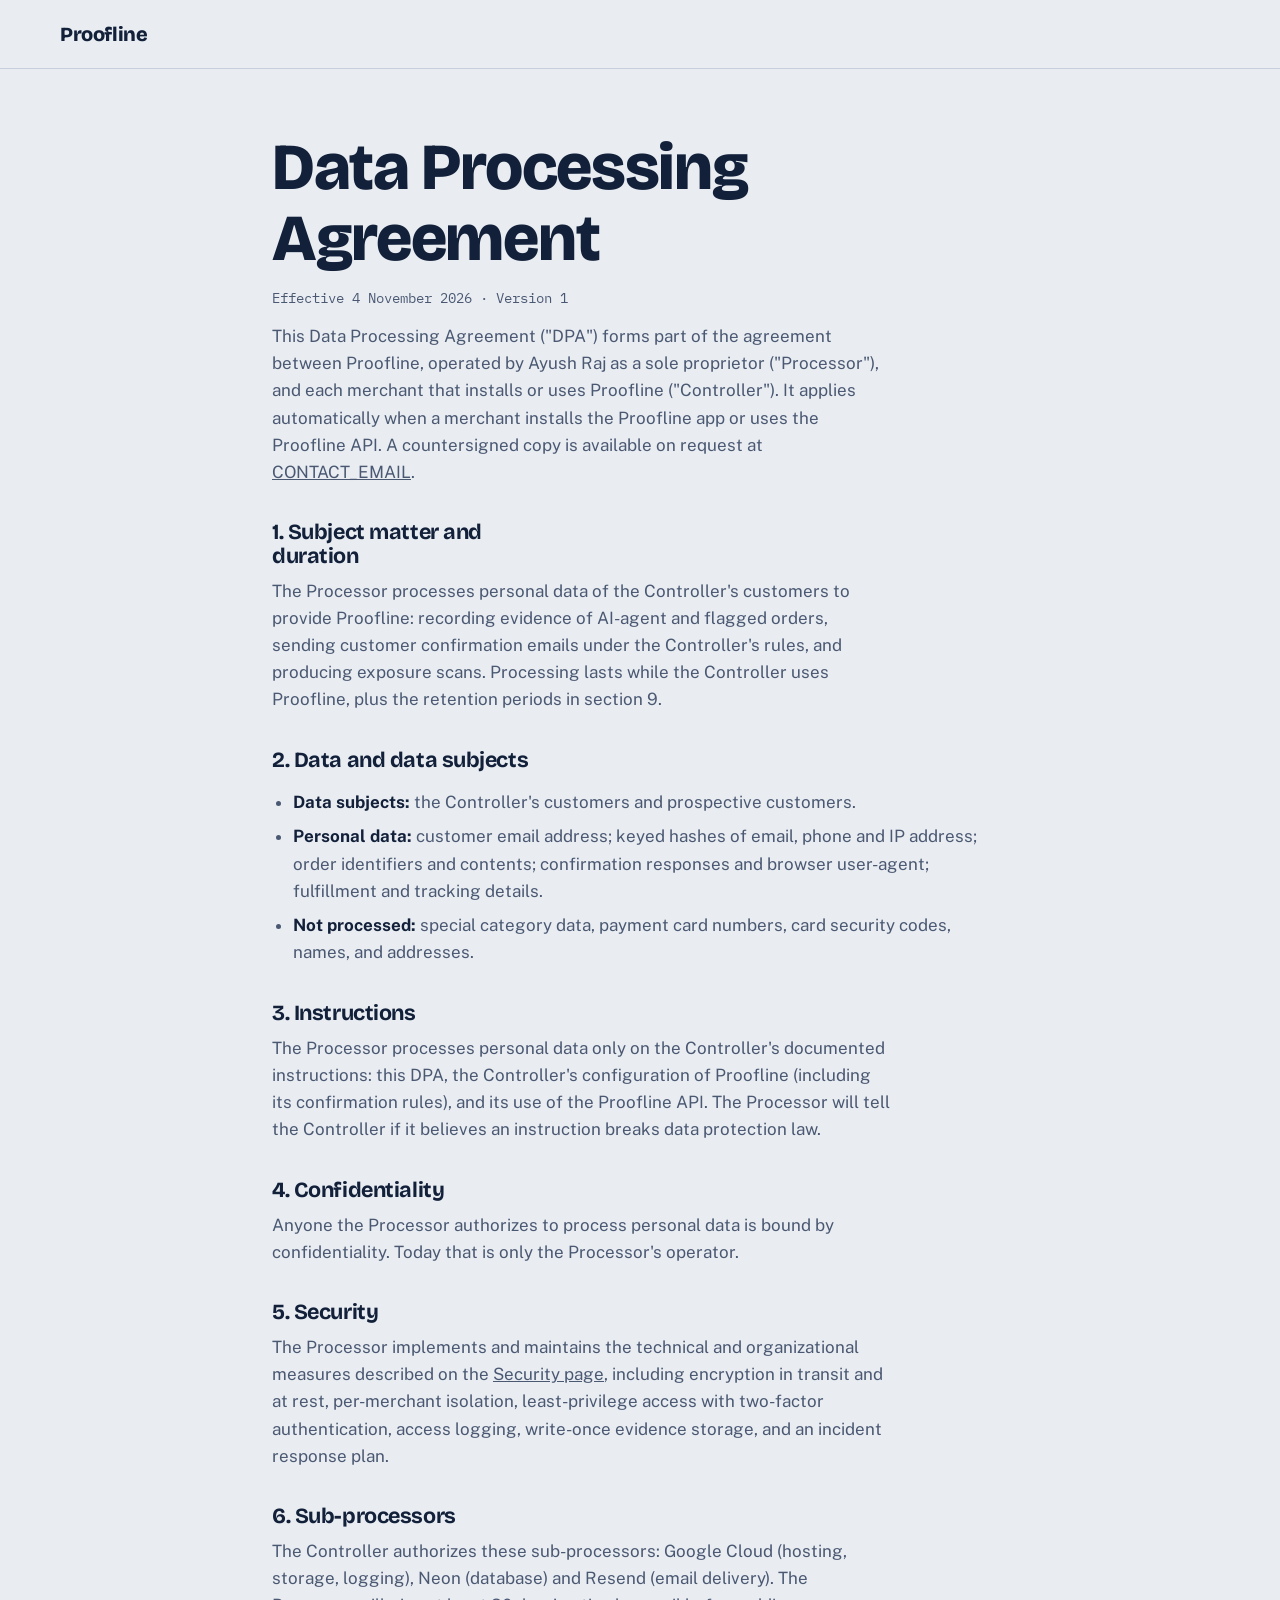
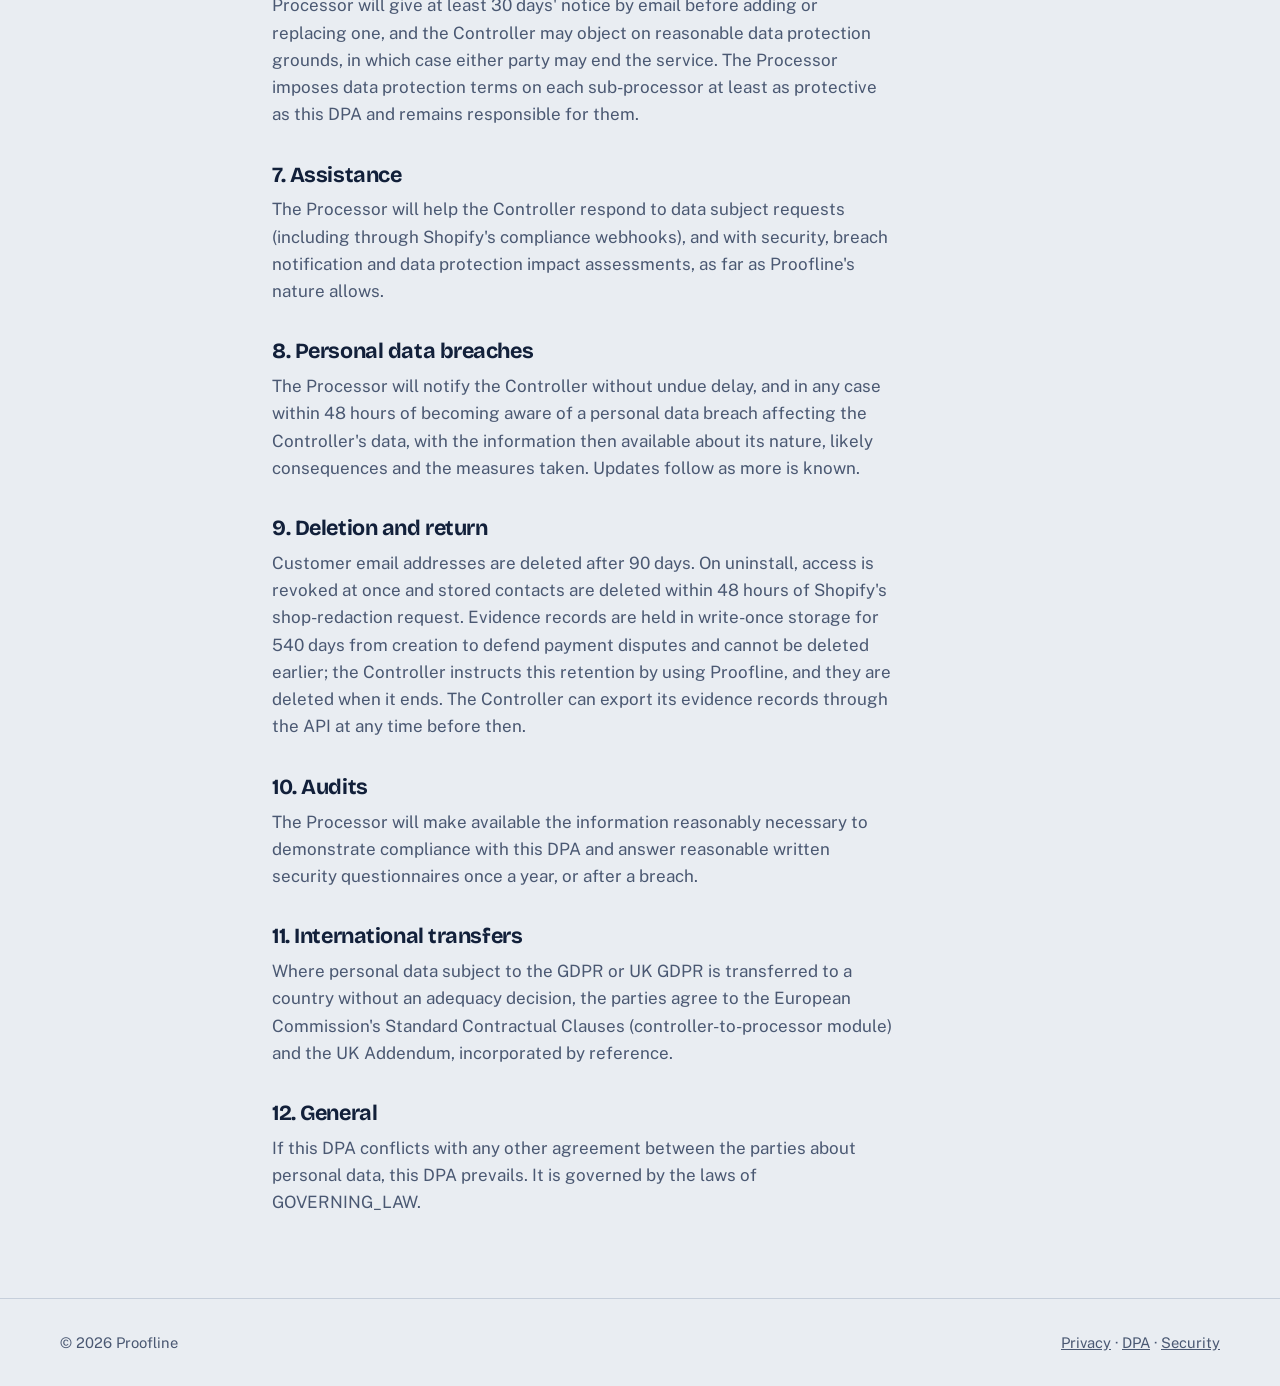
==== dpa.html @ 9d7b11f3 "Add privacy policy, DPA and security pages (placeholders: contact email, governing law)" ====
<!doctype html>
<html lang="en">
<head>
  <meta charset="utf-8">
  <meta name="viewport" content="width=device-width, initial-scale=1">
  <title>Data Processing Agreement — Proofline</title>
  <meta name="description" content="The data processing agreement between Proofline and every merchant that uses it.">
  <link rel="preconnect" href="https://fonts.googleapis.com">
  <link rel="preconnect" href="https://fonts.gstatic.com" crossorigin>
  <link href="https://fonts.googleapis.com/css2?family=Bricolage+Grotesque:opsz,wght@12..96,500;12..96,700;12..96,800&family=Public+Sans:wght@400;500;600&family=IBM+Plex+Mono:wght@400;500&display=swap" rel="stylesheet">
  <link rel="stylesheet" href="styles.css">
</head>
<body>
  <header class="site-header">
    <div class="wrap header-inner">
      <a class="brand" href="./" aria-label="Proofline home">Proofline</a>
    </div>
  </header>

  <main class="wrap legal">
    <h1>Data Processing Agreement</h1>
    <p class="legal-meta">Effective 4 November 2026 · Version 1</p>

    <p>This Data Processing Agreement ("DPA") forms part of the agreement between Proofline, operated by Ayush Raj as a sole proprietor ("Processor"), and each merchant that installs or uses Proofline ("Controller"). It applies automatically when a merchant installs the Proofline app or uses the Proofline API. A countersigned copy is available on request at <a href="mailto:CONTACT_EMAIL">CONTACT_EMAIL</a>.</p>

    <h2>1. Subject matter and duration</h2>
    <p>The Processor processes personal data of the Controller's customers to provide Proofline: recording evidence of AI-agent and flagged orders, sending customer confirmation emails under the Controller's rules, and producing exposure scans. Processing lasts while the Controller uses Proofline, plus the retention periods in section 9.</p>

    <h2>2. Data and data subjects</h2>
    <ul>
      <li><strong>Data subjects:</strong> the Controller's customers and prospective customers.</li>
      <li><strong>Personal data:</strong> customer email address; keyed hashes of email, phone and IP address; order identifiers and contents; confirmation responses and browser user-agent; fulfillment and tracking details.</li>
      <li><strong>Not processed:</strong> special category data, payment card numbers, card security codes, names, and addresses.</li>
    </ul>

    <h2>3. Instructions</h2>
    <p>The Processor processes personal data only on the Controller's documented instructions: this DPA, the Controller's configuration of Proofline (including its confirmation rules), and its use of the Proofline API. The Processor will tell the Controller if it believes an instruction breaks data protection law.</p>

    <h2>4. Confidentiality</h2>
    <p>Anyone the Processor authorizes to process personal data is bound by confidentiality. Today that is only the Processor's operator.</p>

    <h2>5. Security</h2>
    <p>The Processor implements and maintains the technical and organizational measures described on the <a href="security.html">Security page</a>, including encryption in transit and at rest, per-merchant isolation, least-privilege access with two-factor authentication, access logging, write-once evidence storage, and an incident response plan.</p>

    <h2>6. Sub-processors</h2>
    <p>The Controller authorizes these sub-processors: Google Cloud (hosting, storage, logging), Neon (database) and Resend (email delivery). The Processor will give at least 30 days' notice by email before adding or replacing one, and the Controller may object on reasonable data protection grounds, in which case either party may end the service. The Processor imposes data protection terms on each sub-processor at least as protective as this DPA and remains responsible for them.</p>

    <h2>7. Assistance</h2>
    <p>The Processor will help the Controller respond to data subject requests (including through Shopify's compliance webhooks), and with security, breach notification and data protection impact assessments, as far as Proofline's nature allows.</p>

    <h2>8. Personal data breaches</h2>
    <p>The Processor will notify the Controller without undue delay, and in any case within 48 hours of becoming aware of a personal data breach affecting the Controller's data, with the information then available about its nature, likely consequences and the measures taken. Updates follow as more is known.</p>

    <h2>9. Deletion and return</h2>
    <p>Customer email addresses are deleted after 90 days. On uninstall, access is revoked at once and stored contacts are deleted within 48 hours of Shopify's shop-redaction request. Evidence records are held in write-once storage for 540 days from creation to defend payment disputes and cannot be deleted earlier; the Controller instructs this retention by using Proofline, and they are deleted when it ends. The Controller can export its evidence records through the API at any time before then.</p>

    <h2>10. Audits</h2>
    <p>The Processor will make available the information reasonably necessary to demonstrate compliance with this DPA and answer reasonable written security questionnaires once a year, or after a breach.</p>

    <h2>11. International transfers</h2>
    <p>Where personal data subject to the GDPR or UK GDPR is transferred to a country without an adequacy decision, the parties agree to the European Commission's Standard Contractual Clauses (controller-to-processor module) and the UK Addendum, incorporated by reference.</p>

    <h2>12. General</h2>
    <p>If this DPA conflicts with any other agreement between the parties about personal data, this DPA prevails. It is governed by the laws of GOVERNING_LAW.</p>
  </main>

  <footer class="site-footer">
    <div class="wrap footer-inner">
      <p>© 2026 Proofline</p>
      <p><a href="privacy.html">Privacy</a> · <a href="dpa.html">DPA</a> · <a href="security.html">Security</a></p>
    </div>
  </footer>
</body>
</html>
---- styles.css ----
/* Proofline — evidence-tag visual language: cool case-file grey, navy ink,
   evidence-tag yellow for action, wax red only for the seal stamp. */
:root {
  --paper: #E9EDF2;
  --sheet: #F7F9FB;
  --ink: #12203A;
  --ink-2: #4A5872;
  --line: #C6CFDB;
  --tag: #F0B429;
  --tag-deep: #C98F0A;
  --seal: #B8332A;
  --won: #1D7A53;
  --display: "Bricolage Grotesque", "Segoe UI", system-ui, sans-serif;
  --body: "Public Sans", "Segoe UI", system-ui, -apple-system, sans-serif;
  --mono: "IBM Plex Mono", ui-monospace, "SFMono-Regular", Menlo, monospace;
  color-scheme: light;
}
@media (prefers-color-scheme: dark) {
  :root {
    --paper: #0E1729;
    --sheet: #16223A;
    --ink: #E6ECF5;
    --ink-2: #A3B0C6;
    --line: #2C3B58;
    --tag: #F3BD3F;
    --tag-deep: #F3BD3F;
    --seal: #E0574C;
    --won: #3FBF86;
    color-scheme: dark;
  }
}

*, *::before, *::after { box-sizing: border-box; }
html { scroll-behavior: smooth; scroll-padding-top: 80px; }
body {
  margin: 0;
  background: var(--paper);
  color: var(--ink);
  font: 400 1.0625rem/1.6 var(--body);
  -webkit-font-smoothing: antialiased;
}
img, svg { max-width: 100%; }
a { color: inherit; }
:focus-visible { outline: 3px solid var(--tag); outline-offset: 3px; border-radius: 4px; }

.wrap { width: min(1160px, 100% - 2.5rem); margin-inline: auto; }
.skip { position: absolute; left: -999px; top: 0; background: var(--tag); color: #12203A; padding: .5rem 1rem; z-index: 99; }
.skip:focus { left: 1rem; top: 1rem; }

h1, h2, h3 { font-family: var(--display); line-height: 1.08; margin: 0 0 .6em; letter-spacing: -0.02em; }
h1 { font-size: clamp(2.4rem, 5.2vw, 4.1rem); font-weight: 800; max-width: 15ch; }
h2 { font-size: clamp(1.8rem, 3.4vw, 2.7rem); font-weight: 700; max-width: 20ch; }
h3 { font-size: 1.25rem; font-weight: 700; letter-spacing: -0.01em; }
p { margin: 0 0 1em; max-width: 62ch; }
.muted { color: var(--ink-2); }
.mono { font-family: var(--mono); font-size: .82rem; word-break: break-all; }

/* Buttons */
.btn {
  display: inline-flex; align-items: center; justify-content: center;
  font: 600 1rem/1 var(--body);
  padding: .95rem 1.35rem;
  border-radius: 10px;
  border: 2px solid var(--ink);
  background: var(--ink);
  color: var(--paper);
  text-decoration: none;
  cursor: pointer;
  transition: transform .15s ease, background .15s ease;
}
.btn:hover { transform: translateY(-1px); }
.btn:active { transform: translateY(1px); }
.btn-ghost { background: transparent; color: var(--ink); }
.btn-small { padding: .65rem 1rem; font-size: .92rem; }

/* Header */
.site-header {
  position: sticky; top: 0; z-index: 20;
  background: color-mix(in srgb, var(--paper) 88%, transparent);
  backdrop-filter: blur(10px);
  border-bottom: 1px solid var(--line);
}
.header-inner { display: flex; align-items: center; gap: 2rem; height: 68px; }
.brand { display: flex; align-items: center; gap: .6rem; font: 800 1.25rem var(--display); text-decoration: none; letter-spacing: -0.02em; }
.brand svg { width: 30px; height: 30px; }
.brand rect { fill: var(--ink); }
.brand path { stroke: var(--tag); stroke-width: 3.2; fill: none; stroke-linecap: round; stroke-linejoin: round; }
.nav { display: flex; gap: 1.6rem; margin-left: auto; }
.nav a { text-decoration: none; color: var(--ink-2); font-weight: 500; font-size: .95rem; }
.nav a:hover { color: var(--ink); }

/* Hero */
.hero { padding: clamp(3rem, 7vw, 6rem) 0 clamp(3rem, 6vw, 5rem); }
.hero-grid { display: grid; grid-template-columns: 1.05fr 1fr; gap: clamp(2rem, 5vw, 4.5rem); align-items: start; }
.lede { font-size: 1.2rem; color: var(--ink-2); }
.hero-actions { display: flex; flex-wrap: wrap; gap: .8rem; margin: 1.8rem 0 2.2rem; }
.facts { list-style: none; padding: 0; margin: 0; display: grid; gap: .7rem; border-left: 3px solid var(--tag); padding-left: 1rem; }
.facts li { color: var(--ink-2); font-size: .98rem; }
.facts strong { color: var(--ink); font-weight: 600; }

/* The evidence tag — the one bold element */
.tag {
  position: relative;
  background: var(--sheet);
  border: 1.5px solid var(--line);
  border-radius: 6px 26px 6px 6px;
  padding: 2.2rem 1.6rem 1.4rem;
  box-shadow: 0 1px 0 var(--line), 0 24px 48px -28px rgba(18, 32, 58, .45);
  clip-path: polygon(0 0, calc(100% - 46px) 0, 100% 46px, 100% 100%, 0 100%);
}
.tag::before { /* tag-yellow top band */
  content: ""; position: absolute; inset: 0 0 auto 0; height: 8px; background: var(--tag);
}
.tag-hole {
  position: absolute; top: 22px; right: 62px; width: 16px; height: 16px; border-radius: 50%;
  border: 3px solid var(--line); background: var(--paper);
}
.tag-head { display: flex; justify-content: space-between; align-items: flex-start; gap: 1rem; margin-bottom: 1rem; }
.tag-kicker { font: 700 1.35rem var(--display); margin: 0; letter-spacing: -0.01em; }
.tag-id { margin: .1rem 0 0; color: var(--ink-2); font-family: var(--mono); font-size: .85rem; }

.stamp {
  font: 800 1.15rem var(--display);
  color: var(--seal);
  border: 3px solid var(--seal);
  border-radius: 8px;
  padding: .3rem .8rem;
  transform: rotate(-9deg) scale(2.2);
  opacity: 0;
  margin-right: 3.2rem;
  transition: transform .35s cubic-bezier(.2, 1.6, .4, 1), opacity .2s ease;
}
.stamp.on { opacity: .92; transform: rotate(-9deg) scale(1); }
.stamp.won { color: var(--won); border-color: var(--won); }

.scenarios { border: 0; padding: 0; margin: 0 0 1.1rem; display: flex; flex-wrap: wrap; gap: .5rem; }
.scenarios legend { font-size: .85rem; color: var(--ink-2); margin-bottom: .45rem; padding: 0; }
.scenarios label { cursor: pointer; }
.scenarios input { position: absolute; opacity: 0; pointer-events: none; }
.scenarios span {
  display: inline-block; padding: .45rem .8rem; border-radius: 999px;
  border: 1.5px solid var(--line); font-size: .88rem; color: var(--ink-2);
  transition: background .15s, border-color .15s, color .15s;
}
.scenarios b { color: var(--ink); font-weight: 600; margin-left: .2rem; }
.scenarios input:checked + span { background: var(--ink); border-color: var(--ink); color: var(--paper); }
.scenarios input:checked + span b { color: var(--tag); }
.scenarios input:focus-visible + span { outline: 3px solid var(--tag); outline-offset: 2px; }
.scenarios.locked label { cursor: not-allowed; opacity: .6; }

.fields { display: grid; grid-template-columns: 1fr 1fr; gap: 0; margin: 0 0 1rem; border-top: 1px dashed var(--line); }
.fields > div { padding: .6rem 0; border-bottom: 1px dashed var(--line); }
.fields > div:nth-child(odd):not(.wide) { padding-right: .8rem; }
.fields .wide { grid-column: 1 / -1; }
.fields dt { font-size: .78rem; color: var(--ink-2); }
.fields dd { margin: .1rem 0 0; font-weight: 500; font-size: .95rem; min-height: 1.5em; }
.fields dd.fresh { animation: ink .6s ease; }
@keyframes ink { from { background: color-mix(in srgb, var(--tag) 35%, transparent); } to { background: transparent; } }

.log { list-style: none; margin: 0 0 1.1rem; padding: 0; min-height: 7.5rem; max-height: 9.5rem; overflow-y: auto; font-size: .88rem; }
.log li { display: grid; grid-template-columns: 4.6rem 1fr; gap: .6rem; padding: .3rem 0; color: var(--ink-2); }
.log time { font-family: var(--mono); font-size: .78rem; color: var(--ink-2); padding-top: .1rem; }
.log li.key { color: var(--ink); font-weight: 600; }
.log li.bad { color: var(--seal); }
.log li.good { color: var(--won); font-weight: 600; }
.log:empty::before { content: "Pick an order, then step through what happens."; color: var(--ink-2); font-style: italic; }

.tag-foot { display: flex; align-items: center; gap: 1rem; }
.progress { flex: 1; height: 6px; border-radius: 3px; background: var(--line); overflow: hidden; }
.progress span { display: block; height: 100%; width: 0; background: var(--tag); transition: width .4s ease; }
.tag-foot .btn { background: var(--tag); border-color: var(--tag); color: #12203A; min-width: 12.5rem; }
.tag-foot .btn:hover { background: var(--tag-deep); border-color: var(--tag-deep); }

/* Watch: explainer video */
.watch { padding: clamp(2.5rem, 6vw, 4.5rem) 0 clamp(3rem, 7vw, 5.5rem); }
.watch-head { max-width: 46rem; margin-bottom: 1.6rem; }
.watch-head .lede { margin: 0; }
.player {
  position: relative; aspect-ratio: 16 / 9; border-radius: 16px; overflow: hidden;
  background: #E9EDF2; border: 1.5px solid var(--line);
  box-shadow: 0 1px 0 var(--line), 0 32px 64px -36px rgba(18, 32, 58, .5);
}
.player-video { display: block; width: 100%; height: 100%; object-fit: cover; }
.player-play {
  position: absolute; left: clamp(.8rem, 2.5vw, 1.6rem); bottom: clamp(.8rem, 2.5vw, 1.6rem);
  display: inline-flex; align-items: center; gap: .7rem;
  font: 600 1rem/1 var(--body); color: #12203A; background: var(--tag);
  border: 0; border-radius: 999px; padding: .85rem 1.3rem .85rem 1rem; cursor: pointer;
  box-shadow: 0 10px 24px -12px rgba(18, 32, 58, .6);
  transition: transform .15s ease, background .15s ease;
}
.player-play:hover { background: var(--tag-deep); transform: translateY(-1px); }
.player-icon {
  width: 0; height: 0; border-style: solid; border-width: .45rem 0 .45rem .75rem;
  border-color: transparent transparent transparent #12203A;
}
.player.is-playing .player-play { display: none; }
.watch-note { margin: .8rem 0 0; font-size: .9rem; color: var(--ink-2); }

/* Problem */
.problem { background: var(--ink); color: var(--paper); padding: clamp(3.5rem, 7vw, 6rem) 0; }
.problem-grid { display: grid; grid-template-columns: 1fr 1fr; gap: 3rem; align-items: start; }
.problem h2 { margin: 0; }
.problem p { color: color-mix(in srgb, var(--paper) 78%, transparent); font-size: 1.1rem; }

/* Steps */
.how { padding: clamp(3.5rem, 7vw, 6rem) 0; }
.steps { list-style: none; margin: 2.2rem 0 0; padding: 0; display: grid; grid-template-columns: repeat(4, 1fr); gap: 0; counter-reset: s; }
.steps li { position: relative; padding: 1.4rem 1.4rem 0 0; border-top: 2px solid var(--ink); }
.steps li::after { /* connector notch */
  content: ""; position: absolute; top: -7px; left: 0; width: 12px; height: 12px; border-radius: 50%; background: var(--tag); border: 2px solid var(--ink);
}
.step-n { display: block; font: 800 3rem/1 var(--display); color: var(--line); margin-bottom: .6rem; }
.steps p { color: var(--ink-2); font-size: .98rem; }

/* Exposure */
.exposure { padding: clamp(3.5rem, 7vw, 6rem) 0; background: var(--sheet); border-block: 1px solid var(--line); }
.exposure-grid { display: grid; grid-template-columns: 1fr 1fr; gap: clamp(2rem, 5vw, 4rem); align-items: center; }
.slider { margin-top: 1.6rem; }
.slider label { display: flex; justify-content: space-between; gap: 1rem; font-weight: 500; margin-bottom: .55rem; }
.slider output { font-family: var(--display); font-weight: 700; font-size: 1.1rem; }
input[type="range"] { width: 100%; appearance: none; -webkit-appearance: none; height: 6px; border-radius: 3px; background: var(--line); outline-offset: 6px; }
input[type="range"]::-webkit-slider-thumb { -webkit-appearance: none; width: 24px; height: 24px; border-radius: 50%; background: var(--tag); border: 3px solid var(--ink); cursor: grab; }
input[type="range"]::-moz-range-thumb { width: 20px; height: 20px; border-radius: 50%; background: var(--tag); border: 3px solid var(--ink); cursor: grab; }

.readout { background: var(--paper); border: 1.5px solid var(--line); border-radius: 14px; padding: 1.8rem; }
.readout-row, .readout-total { display: flex; justify-content: space-between; align-items: baseline; gap: 1rem; }
.readout-row strong { font: 800 2rem var(--display); }
.bars { margin: 1.6rem 0; display: grid; gap: 1.1rem; }
.bar-row { display: grid; grid-template-columns: 1fr auto; gap: .35rem .8rem; font-size: .92rem; }
.bar-row .track { grid-column: 1 / -1; height: 14px; border-radius: 7px; background: var(--line); overflow: hidden; grid-row: 2; }
.bar-row strong { grid-row: 1; grid-column: 2; font-family: var(--display); }
.fill { height: 100%; border-radius: 7px; transition: width .35s ease; }
.fill-weak { background: var(--ink-2); }
.fill-strong { background: var(--won); }
.readout-total { border-top: 2px solid var(--ink); padding-top: 1.1rem; }
.readout-total strong { font: 800 2.4rem var(--display); color: var(--won); }
.fine { font-size: .8rem; color: var(--ink-2); margin: 1rem 0 0; }

/* Pricing */
.pricing { padding: clamp(3.5rem, 7vw, 6rem) 0; }
.plans { display: grid; grid-template-columns: repeat(3, 1fr); gap: 1.2rem; margin-top: 2rem; align-items: stretch; }
.plan { border: 1.5px solid var(--line); border-radius: 14px; padding: 1.6rem; background: var(--sheet); }
.plan p { color: var(--ink-2); font-size: .97rem; }
.plan-main { background: var(--ink); color: var(--paper); border-color: var(--ink); }
.plan-main p { color: color-mix(in srgb, var(--paper) 78%, transparent); }
.price { font: 800 2rem/1.1 var(--display) !important; color: inherit !important; margin-bottom: .7rem; }
.price span { font: 500 .95rem var(--body); opacity: .75; }
.plan-main .price { color: var(--tag) !important; }

/* FAQ */
.faq { padding: clamp(3.5rem, 7vw, 6rem) 0; background: var(--sheet); border-block: 1px solid var(--line); }
.faq-grid { display: grid; grid-template-columns: 1fr 1.5fr; gap: 3rem; }
.faq-list details { border-bottom: 1px solid var(--line); }
.faq-list summary {
  cursor: pointer; list-style: none; padding: 1.15rem 2.2rem 1.15rem 0; font-weight: 600; font-size: 1.05rem; position: relative;
}
.faq-list summary::-webkit-details-marker { display: none; }
.faq-list summary::after {
  content: ""; position: absolute; right: .4rem; top: 50%; width: 12px; height: 12px;
  border-right: 2.5px solid var(--ink); border-bottom: 2.5px solid var(--ink);
  transform: translateY(-70%) rotate(45deg); transition: transform .2s ease;
}
.faq-list details[open] summary::after { transform: translateY(-30%) rotate(-135deg); }
.faq-list details p { color: var(--ink-2); padding-bottom: 1.1rem; margin: 0; }

/* Partner */
.partner { padding: clamp(3.5rem, 7vw, 6rem) 0; }
.partner-grid { display: grid; grid-template-columns: 1fr 1fr; gap: clamp(2rem, 5vw, 4rem); align-items: start; }
.partner-grid > div p:first-of-type { font-size: 1.15rem; }
.form { display: grid; gap: 1rem; background: var(--sheet); border: 1.5px solid var(--line); border-radius: 14px; padding: 1.8rem; }
.form label { display: grid; gap: .35rem; font-weight: 500; font-size: .95rem; }
.form input, .form select {
  font: inherit; font-weight: 400; padding: .75rem .9rem; border-radius: 9px;
  border: 1.5px solid var(--line); background: var(--paper); color: var(--ink);
}
.form input:focus, .form select:focus { border-color: var(--ink); outline: none; box-shadow: 0 0 0 3px color-mix(in srgb, var(--tag) 55%, transparent); }
.form input.invalid { border-color: var(--seal); }
.form .btn { margin-top: .4rem; }
.form-msg { margin: 0; font-size: .92rem; min-height: 1.4em; }
.form-msg.ok { color: var(--won); }
.form-msg.err { color: var(--seal); }

/* Footer */
.site-footer { border-top: 1px solid var(--line); padding: 2rem 0; color: var(--ink-2); font-size: .92rem; }
.footer-inner { display: flex; justify-content: space-between; flex-wrap: wrap; gap: 1rem; }
.footer-inner p { margin: 0; }

/* Responsive */
@media (max-width: 960px) {
  .hero-grid, .problem-grid, .exposure-grid, .faq-grid, .partner-grid { grid-template-columns: 1fr; }
  .steps { grid-template-columns: 1fr 1fr; row-gap: 2.2rem; }
  .plans { grid-template-columns: 1fr; }
  h1 { max-width: 18ch; }
}
@media (max-width: 640px) {
  .nav { display: none; }
  .header-inner { justify-content: space-between; }
  .steps { grid-template-columns: 1fr; }
  .fields { grid-template-columns: 1fr; }
  .fields > div:nth-child(odd):not(.wide) { padding-right: 0; }
  .tag { padding: 2rem 1.1rem 1.2rem; }
  .tag-foot { flex-direction: column-reverse; align-items: stretch; }
  .tag-foot .btn { min-width: 0; }
  .stamp { margin-right: 2.4rem; }
}
@media (prefers-reduced-motion: reduce) {
  html { scroll-behavior: auto; }
  *, *::before, *::after { transition: none !important; animation: none !important; }
}

/* Legal and policy pages */
.header-inner { display: flex; align-items: center; justify-content: space-between; gap: 1rem; }
.legal { max-width: 46rem; padding: clamp(2rem, 6vw, 4rem) 0 4rem; }
.legal h1 { margin-bottom: .2em; }
.legal h2 { font-size: 1.35rem; margin: 2.2rem 0 .6rem; }
.legal h3 { font-size: 1.05rem; margin: 1.4rem 0 .4rem; }
.legal p, .legal li { color: var(--ink-2); }
.legal strong { color: var(--ink); }
.legal ul, .legal ol { padding-left: 1.3rem; }
.legal li { margin-bottom: .45rem; }
.legal code { font-family: var(--mono); font-size: .88em; }
.legal-meta { font-family: var(--mono); font-size: .85rem; margin-top: 0; }
.legal-table { width: 100%; border-collapse: collapse; margin: .8rem 0 1.2rem; font-size: .95rem; }
.legal-table th, .legal-table td { text-align: left; vertical-align: top; padding: .55rem .7rem; border-bottom: 1px solid var(--line); }
.legal-table th { color: var(--ink); font-weight: 600; }
.legal-table td { color: var(--ink-2); }
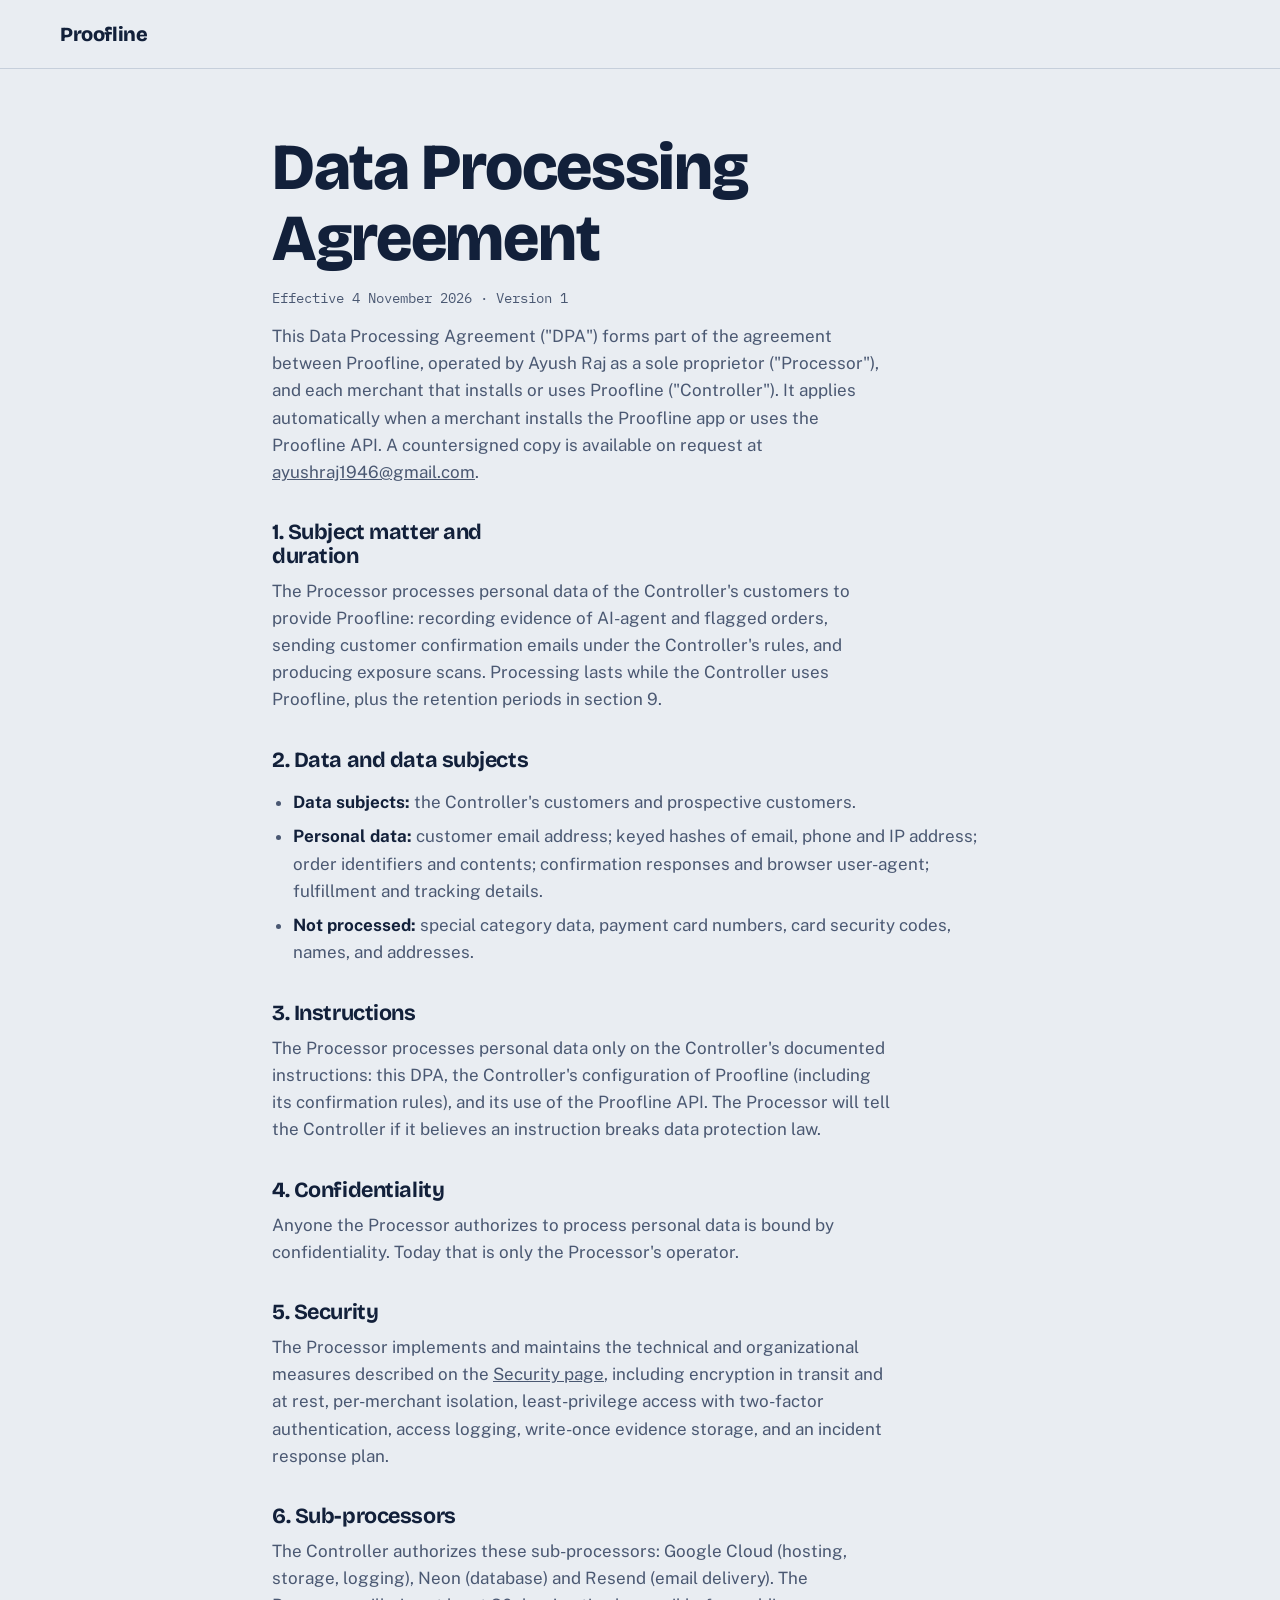
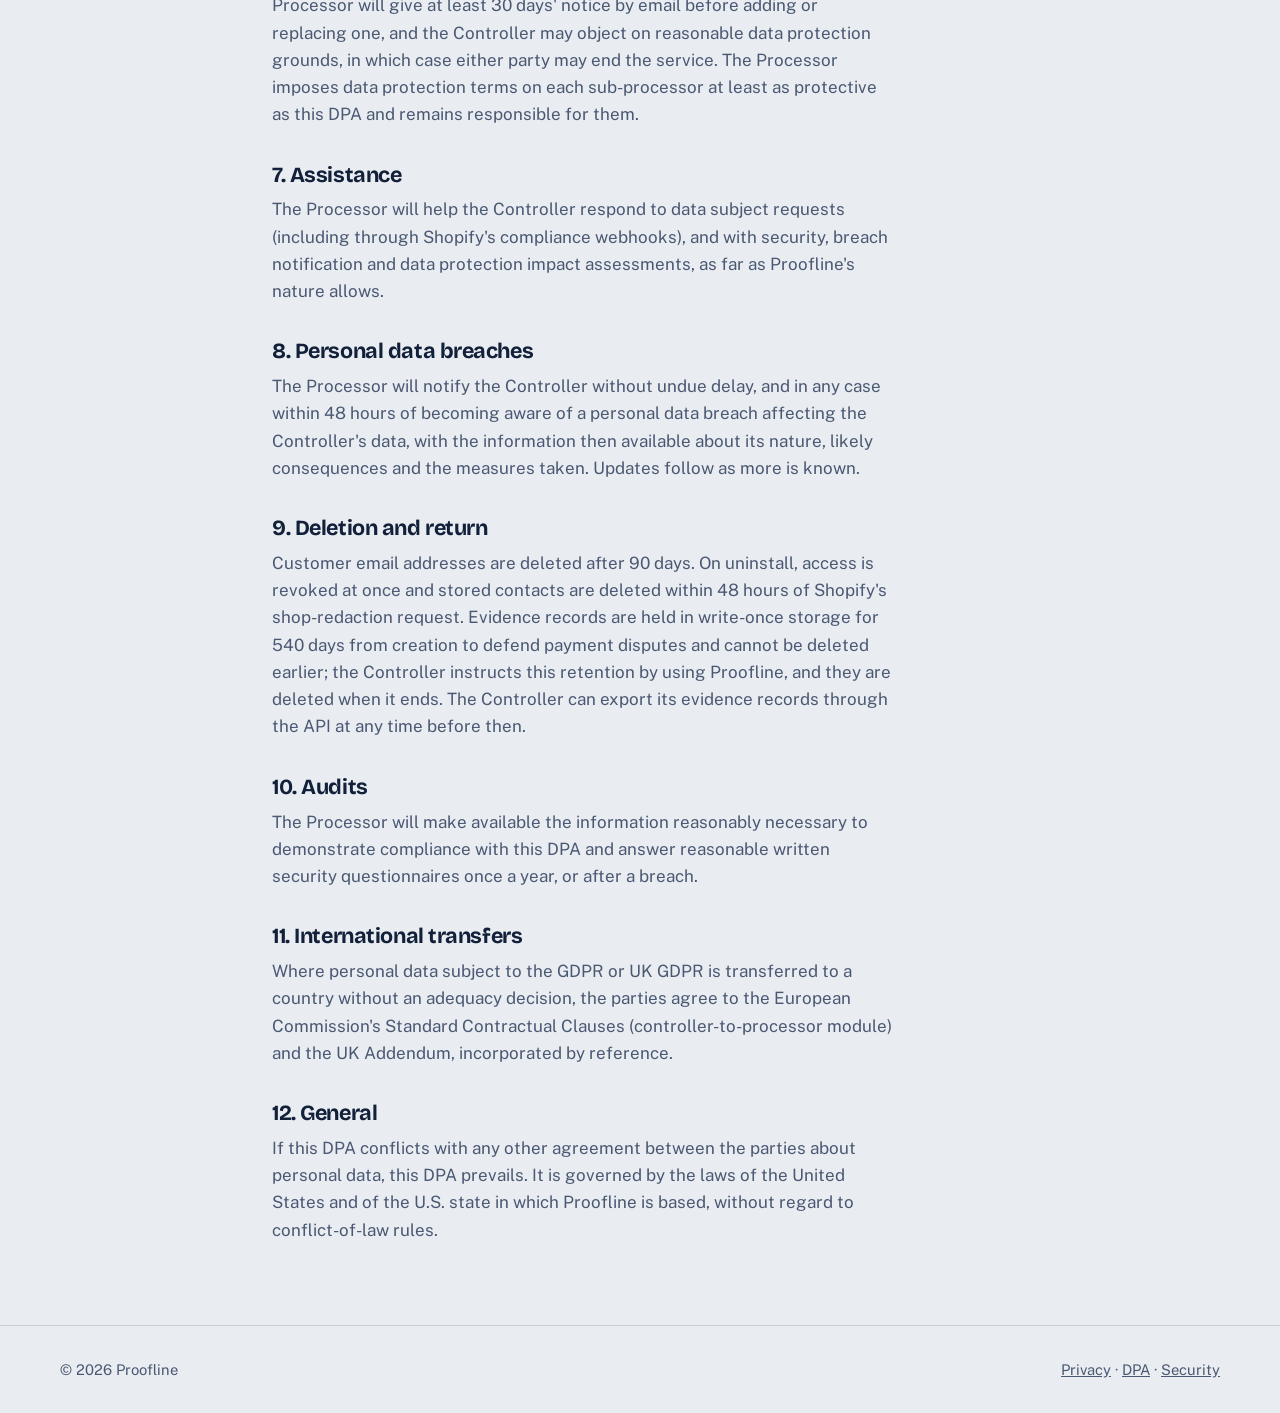
==== commit d1fbcfc8: "Fill contact email and governing law; add US privacy-law wording" ====
--- a/dpa.html
+++ b/dpa.html
@@ -21,7 +21,7 @@
     <h1>Data Processing Agreement</h1>
     <p class="legal-meta">Effective 4 November 2026 · Version 1</p>
 
-    <p>This Data Processing Agreement ("DPA") forms part of the agreement between Proofline, operated by Ayush Raj as a sole proprietor ("Processor"), and each merchant that installs or uses Proofline ("Controller"). It applies automatically when a merchant installs the Proofline app or uses the Proofline API. A countersigned copy is available on request at <a href="mailto:CONTACT_EMAIL">CONTACT_EMAIL</a>.</p>
+    <p>This Data Processing Agreement ("DPA") forms part of the agreement between Proofline, operated by Ayush Raj as a sole proprietor ("Processor"), and each merchant that installs or uses Proofline ("Controller"). It applies automatically when a merchant installs the Proofline app or uses the Proofline API. A countersigned copy is available on request at <a href="mailto:ayushraj1946@gmail.com">ayushraj1946@gmail.com</a>.</p>
 
     <h2>1. Subject matter and duration</h2>
     <p>The Processor processes personal data of the Controller's customers to provide Proofline: recording evidence of AI-agent and flagged orders, sending customer confirmation emails under the Controller's rules, and producing exposure scans. Processing lasts while the Controller uses Proofline, plus the retention periods in section 9.</p>
@@ -61,7 +61,7 @@
     <p>Where personal data subject to the GDPR or UK GDPR is transferred to a country without an adequacy decision, the parties agree to the European Commission's Standard Contractual Clauses (controller-to-processor module) and the UK Addendum, incorporated by reference.</p>
 
     <h2>12. General</h2>
-    <p>If this DPA conflicts with any other agreement between the parties about personal data, this DPA prevails. It is governed by the laws of GOVERNING_LAW.</p>
+    <p>If this DPA conflicts with any other agreement between the parties about personal data, this DPA prevails. It is governed by the laws of the United States and of the U.S. state in which Proofline is based, without regard to conflict-of-law rules.</p>
   </main>
 
   <footer class="site-footer">
